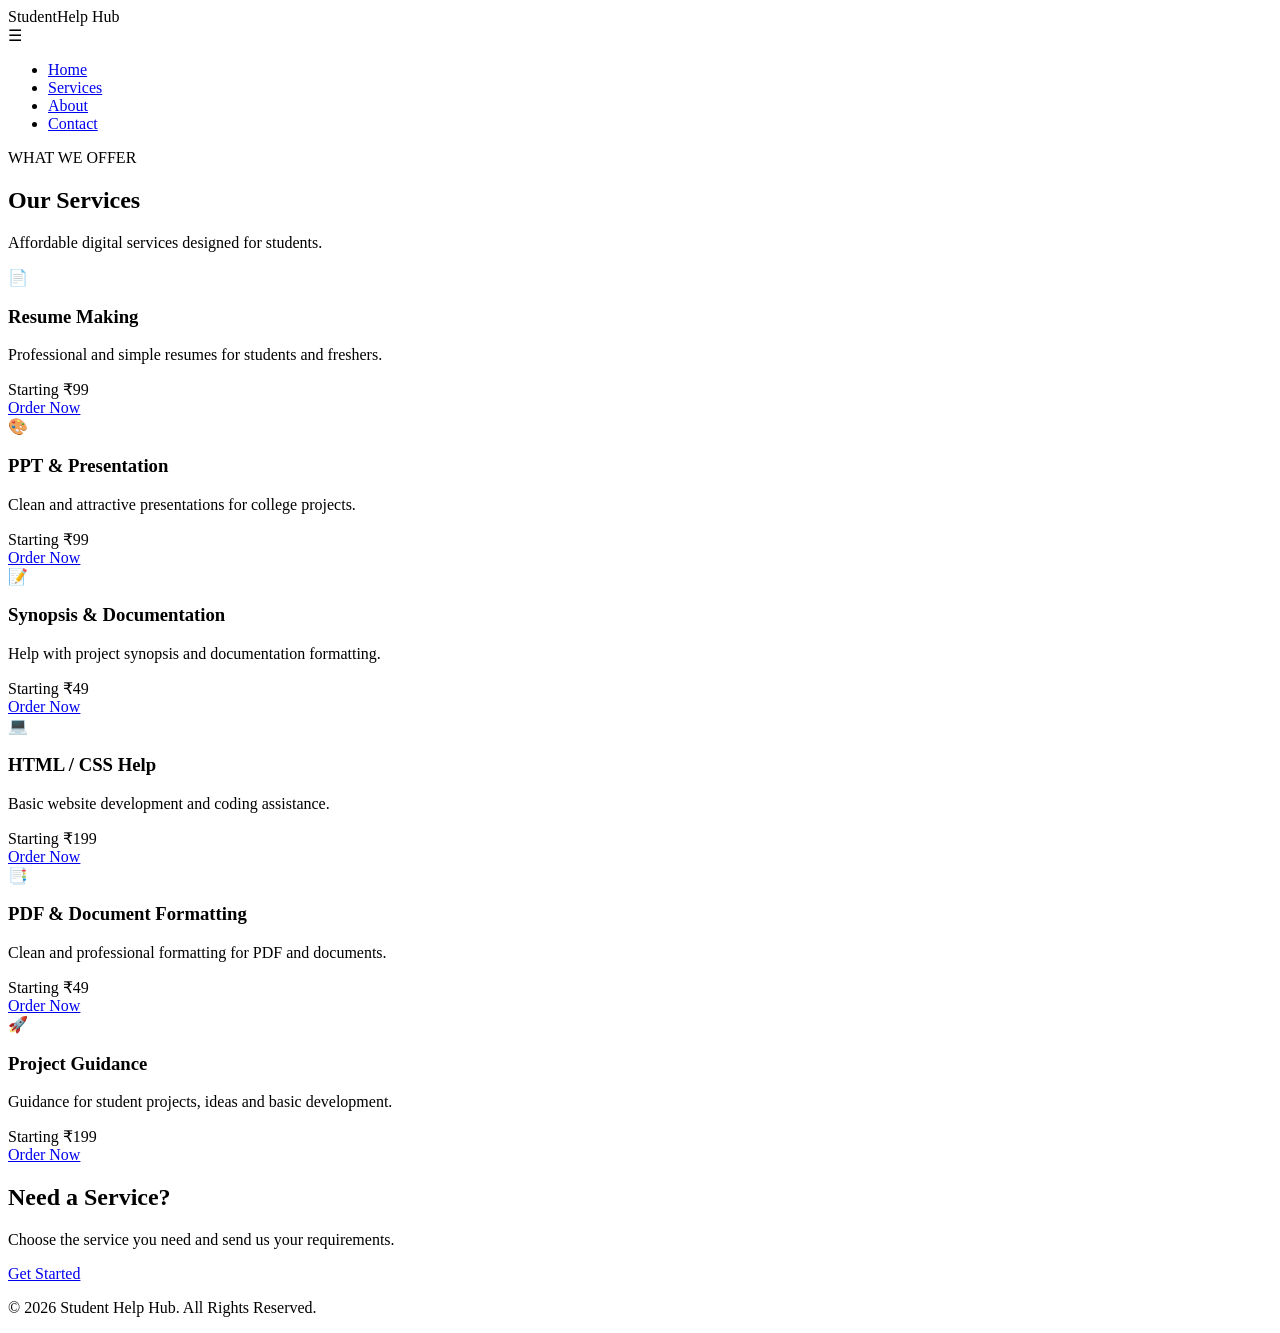
==== services.html @ b85f5184 "Add files via upload" ====
<!DOCTYPE html>
<html lang="en">
<head>
    <meta charset="UTF-8">
    <meta name="viewport" content="width=device-width, initial-scale=1.0">
    <title>Services - Student Help Hub</title>
    <link rel="stylesheet" href="css/style.css">
</head>
<body>

<nav class="navbar">

    <div class="logo">Student<span>Help</span> Hub</div>

    <div class="menu-toggle" onclick="toggleMenu()">☰</div>

    <ul class="nav-links">
        <li><a href="index.html">Home</a></li>
        <li><a href="services.html">Services</a></li>
        <li><a href="about.html">About</a></li>
        <li><a href="contact.html">Contact</a></li>
    </ul>

</nav>

<section class="page-header">

    <div class="small-title">WHAT WE OFFER</div>

    <h1>Our Services</h1>

    <p>Affordable digital services designed for students.</p>

</section>

<section class="services-page-section">

    <div class="services-container services-six">

        <div class="service-card">
            <div class="icon">📄</div>
            <h3>Resume Making</h3>
            <p>Professional and simple resumes for students and freshers.</p>
            <div class="price">Starting ₹99</div>
            <a href="contact.html" class="btn btn-primary">Order Now</a>
        </div>

        <div class="service-card">
            <div class="icon">🎨</div>
            <h3>PPT & Presentation</h3>
            <p>Clean and attractive presentations for college projects.</p>
            <div class="price">Starting ₹99</div>
            <a href="contact.html" class="btn btn-primary">Order Now</a>
        </div>

        <div class="service-card">
            <div class="icon">📝</div>
            <h3>Synopsis & Documentation</h3>
            <p>Help with project synopsis and documentation formatting.</p>
            <div class="price">Starting ₹49</div>
            <a href="contact.html" class="btn btn-primary">Order Now</a>
        </div>

        <div class="service-card">
            <div class="icon">💻</div>
            <h3>HTML / CSS Help</h3>
            <p>Basic website development and coding assistance.</p>
            <div class="price">Starting ₹199</div>
            <a href="contact.html" class="btn btn-primary">Order Now</a>
        </div>

        <div class="service-card">
            <div class="icon">📑</div>
            <h3>PDF & Document Formatting</h3>
            <p>Clean and professional formatting for PDF and documents.</p>
            <div class="price">Starting ₹49</div>
            <a href="contact.html" class="btn btn-primary">Order Now</a>
        </div>

        <div class="service-card">
            <div class="icon">🚀</div>
            <h3>Project Guidance</h3>
            <p>Guidance for student projects, ideas and basic development.</p>
            <div class="price">Starting ₹199</div>
            <a href="contact.html" class="btn btn-primary">Order Now</a>
        </div>

    </div>

</section>

<section class="cta-section">

    <div class="cta-content">

        <h2>Need a Service?</h2>

        <p>
            Choose the service you need and send us your requirements.
        </p>

        <a href="contact.html" class="btn btn-primary">Get Started</a>

    </div>

</section>

<footer>
    <p>© 2026 <span>Student Help Hub</span>. All Rights Reserved.</p>
</footer>

<script src="js/script.js"></script>

</body>
</html>
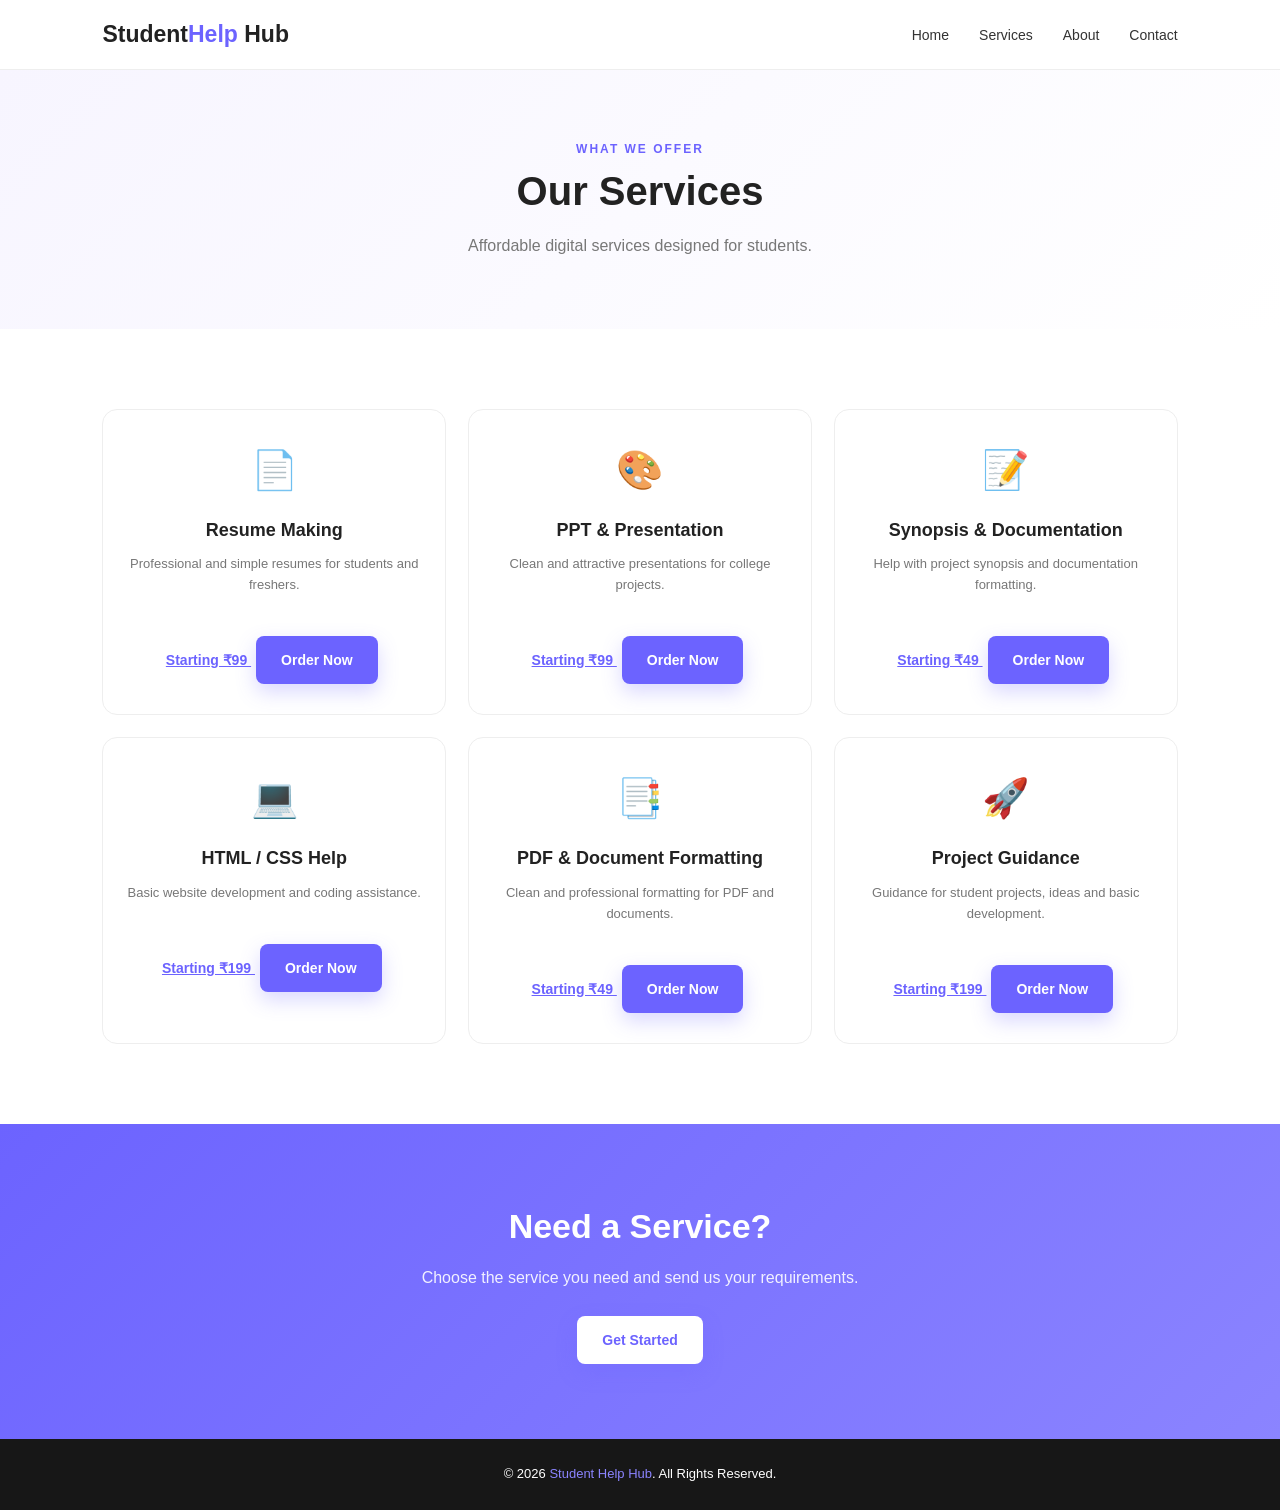
==== commit e32fa379: "Refactor services.html for improved structure" ====
--- a/services.html
+++ b/services.html
@@ -1,16 +1,23 @@
 <!DOCTYPE html>
 <html lang="en">
+
 <head>
     <meta charset="UTF-8">
     <meta name="viewport" content="width=device-width, initial-scale=1.0">
+
     <title>Services - Student Help Hub</title>
+
     <link rel="stylesheet" href="css/style.css">
 </head>
+
 <body>
 
+<!-- NAVBAR -->
 <nav class="navbar">
 
-    <div class="logo">Student<span>Help</span> Hub</div>
+    <div class="logo">
+        Student<span>Help</span> Hub
+    </div>
 
     <div class="menu-toggle" onclick="toggleMenu()">☰</div>
 
@@ -23,72 +30,167 @@
 
 </nav>
 
+
+<!-- PAGE HEADER -->
 <section class="page-header">
 
-    <div class="small-title">WHAT WE OFFER</div>
+    <div class="small-title">
+        WHAT WE OFFER
+    </div>
 
     <h1>Our Services</h1>
 
-    <p>Affordable digital services designed for students.</p>
+    <p>
+        Affordable digital services designed for students.
+    </p>
 
 </section>
 
+
+<!-- SERVICES -->
 <section class="services-page-section">
 
     <div class="services-container services-six">
 
-        <div class="service-card">
+
+        <!-- SERVICE 1 -->
+        <div class="service-card">
+
             <div class="icon">📄</div>
+
             <h3>Resume Making</h3>
-            <p>Professional and simple resumes for students and freshers.</p>
-            <div class="price">Starting ₹99</div>
-            <a href="contact.html" class="btn btn-primary">Order Now</a>
-        </div>
-
-        <div class="service-card">
+
+            <p>
+                Professional and simple resumes for students and freshers.
+            </p>
+
+            <a href="contact.html" class="price price-click">
+                Starting ₹99
+            </a>
+
+            <a href="contact.html" class="btn btn-primary order-btn">
+                Order Now
+            </a>
+
+        </div>
+
+
+        <!-- SERVICE 2 -->
+        <div class="service-card">
+
             <div class="icon">🎨</div>
+
             <h3>PPT & Presentation</h3>
-            <p>Clean and attractive presentations for college projects.</p>
-            <div class="price">Starting ₹99</div>
-            <a href="contact.html" class="btn btn-primary">Order Now</a>
-        </div>
-
-        <div class="service-card">
+
+            <p>
+                Clean and attractive presentations for college projects.
+            </p>
+
+            <a href="contact.html" class="price price-click">
+                Starting ₹99
+            </a>
+
+            <a href="contact.html" class="btn btn-primary order-btn">
+                Order Now
+            </a>
+
+        </div>
+
+
+        <!-- SERVICE 3 -->
+        <div class="service-card">
+
             <div class="icon">📝</div>
+
             <h3>Synopsis & Documentation</h3>
-            <p>Help with project synopsis and documentation formatting.</p>
-            <div class="price">Starting ₹49</div>
-            <a href="contact.html" class="btn btn-primary">Order Now</a>
-        </div>
-
-        <div class="service-card">
+
+            <p>
+                Help with project synopsis and documentation formatting.
+            </p>
+
+            <a href="contact.html" class="price price-click">
+                Starting ₹49
+            </a>
+
+            <a href="contact.html" class="btn btn-primary order-btn">
+                Order Now
+            </a>
+
+        </div>
+
+
+        <!-- SERVICE 4 -->
+        <div class="service-card">
+
             <div class="icon">💻</div>
+
             <h3>HTML / CSS Help</h3>
-            <p>Basic website development and coding assistance.</p>
-            <div class="price">Starting ₹199</div>
-            <a href="contact.html" class="btn btn-primary">Order Now</a>
-        </div>
-
-        <div class="service-card">
+
+            <p>
+                Basic website development and coding assistance.
+            </p>
+
+            <a href="contact.html" class="price price-click">
+                Starting ₹199
+            </a>
+
+            <a href="contact.html" class="btn btn-primary order-btn">
+                Order Now
+            </a>
+
+        </div>
+
+
+        <!-- SERVICE 5 -->
+        <div class="service-card">
+
             <div class="icon">📑</div>
+
             <h3>PDF & Document Formatting</h3>
-            <p>Clean and professional formatting for PDF and documents.</p>
-            <div class="price">Starting ₹49</div>
-            <a href="contact.html" class="btn btn-primary">Order Now</a>
-        </div>
-
-        <div class="service-card">
+
+            <p>
+                Clean and professional formatting for PDF and documents.
+            </p>
+
+            <a href="contact.html" class="price price-click">
+                Starting ₹49
+            </a>
+
+            <a href="contact.html" class="btn btn-primary order-btn">
+                Order Now
+            </a>
+
+        </div>
+
+
+        <!-- SERVICE 6 -->
+        <div class="service-card">
+
             <div class="icon">🚀</div>
+
             <h3>Project Guidance</h3>
-            <p>Guidance for student projects, ideas and basic development.</p>
-            <div class="price">Starting ₹199</div>
-            <a href="contact.html" class="btn btn-primary">Order Now</a>
-        </div>
+
+            <p>
+                Guidance for student projects, ideas and basic development.
+            </p>
+
+            <a href="contact.html" class="price price-click">
+                Starting ₹199
+            </a>
+
+            <a href="contact.html" class="btn btn-primary order-btn">
+                Order Now
+            </a>
+
+        </div>
+
 
     </div>
 
 </section>
 
+
+<!-- CTA -->
 <section class="cta-section">
 
     <div class="cta-content">
@@ -99,17 +201,26 @@
             Choose the service you need and send us your requirements.
         </p>
 
-        <a href="contact.html" class="btn btn-primary">Get Started</a>
+        <a href="contact.html" class="btn btn-primary">
+            Get Started
+        </a>
 
     </div>
 
 </section>
 
+
+<!-- FOOTER -->
 <footer>
-    <p>© 2026 <span>Student Help Hub</span>. All Rights Reserved.</p>
+
+    <p>
+        © 2026 <span>Student Help Hub</span>. All Rights Reserved.
+    </p>
+
 </footer>
 
+
 <script src="js/script.js"></script>
 
 </body>
-</html>+</html>
--- a/css/style.css
+++ b/css/style.css
@@ -0,0 +1,619 @@
+* {
+    margin: 0;
+    padding: 0;
+    box-sizing: border-box;
+}
+
+html {
+    scroll-behavior: smooth;
+}
+
+body {
+    font-family: Arial, sans-serif;
+    color: #222;
+    background: #fff;
+    line-height: 1.6;
+}
+
+/* NAVBAR */
+
+.navbar {
+    height: 70px;
+    display: flex;
+    align-items: center;
+    justify-content: space-between;
+    padding: 0 8%;
+    background: #fff;
+    border-bottom: 1px solid #eee;
+    position: sticky;
+    top: 0;
+    z-index: 1000;
+}
+
+.logo {
+    font-size: 23px;
+    font-weight: bold;
+    color: #222;
+}
+
+.logo span {
+    color: #6c63ff;
+}
+
+.nav-links {
+    display: flex;
+    gap: 30px;
+    list-style: none;
+}
+
+.nav-links a {
+    text-decoration: none;
+    color: #333;
+    font-size: 14px;
+    font-weight: 500;
+    transition: .3s;
+}
+
+.nav-links a:hover {
+    color: #6c63ff;
+}
+
+.menu-toggle {
+    display: none;
+    font-size: 28px;
+    cursor: pointer;
+    color: #6c63ff;
+}
+
+/* HERO */
+
+.hero {
+    min-height: 520px;
+    display: flex;
+    align-items: center;
+    justify-content: center;
+    text-align: center;
+    padding: 70px 20px;
+    background: linear-gradient(135deg, #f7f5ff, #fff);
+}
+
+.hero-content {
+    max-width: 850px;
+}
+
+.small-title {
+    color: #6c63ff;
+    font-size: 12px;
+    font-weight: bold;
+    letter-spacing: 2px;
+}
+
+.hero h1 {
+    font-size: 52px;
+    line-height: 1.15;
+    margin: 18px 0;
+    color: #171717;
+}
+
+.hero h1 span {
+    color: #6c63ff;
+}
+
+.hero p {
+    max-width: 650px;
+    margin: auto;
+    color: #666;
+    font-size: 15px;
+}
+
+/* BUTTONS */
+
+.btn {
+    display: inline-block;
+    padding: 13px 25px;
+    border-radius: 8px;
+    text-decoration: none;
+    font-size: 14px;
+    font-weight: bold;
+    margin: 25px 5px 0;
+    transition: .3s;
+}
+
+.btn-primary {
+    background: #6c63ff;
+    color: #fff;
+    box-shadow: 0 8px 20px rgba(108, 99, 255, .25);
+}
+
+.btn-primary:hover {
+    transform: translateY(-3px);
+}
+
+.btn-outline {
+    border: 1.5px solid #6c63ff;
+    color: #6c63ff;
+    background: #fff;
+}
+
+.btn-outline:hover {
+    background: #6c63ff;
+    color: #fff;
+}
+
+/* SECTIONS */
+
+section {
+    padding: 80px 8%;
+}
+
+.section-title {
+    text-align: center;
+    margin-bottom: 45px;
+}
+
+.section-title h2 {
+    font-size: 32px;
+    margin-top: 8px;
+}
+
+/* SERVICES */
+
+.services-container {
+    display: grid;
+    grid-template-columns: repeat(4, 1fr);
+    gap: 22px;
+    max-width: 1100px;
+    margin: auto;
+}
+
+.services-six {
+    grid-template-columns: repeat(3, 1fr);
+    max-width: 1100px;
+}
+
+.service-card {
+    background: #fff;
+    border: 1px solid #eee;
+    border-radius: 15px;
+    padding: 30px 20px;
+    text-align: center;
+    transition: .3s;
+}
+
+.service-card:hover {
+    transform: translateY(-8px);
+    box-shadow: 0 15px 35px rgba(0, 0, 0, .08);
+    border-color: #d8d4ff;
+}
+
+.service-card .icon {
+    font-size: 38px;
+    margin-bottom: 15px;
+}
+
+.service-card h3 {
+    font-size: 18px;
+    margin-bottom: 10px;
+}
+
+.service-card p {
+    color: #777;
+    font-size: 13px;
+    margin-bottom: 15px;
+}
+
+.price {
+    color: #6c63ff;
+    font-weight: bold;
+    font-size: 14px;
+}
+
+/* HOW IT WORKS */
+
+.how-section {
+    background: #fff;
+}
+
+.steps-container {
+    max-width: 1000px;
+    margin: auto;
+    display: grid;
+    grid-template-columns: repeat(3, 1fr);
+    gap: 25px;
+}
+
+.step-card {
+    text-align: center;
+    padding: 30px 20px;
+    border: 1px solid #eee;
+    border-radius: 15px;
+    transition: .3s;
+}
+
+.step-card:hover {
+    transform: translateY(-6px);
+    box-shadow: 0 12px 30px rgba(0, 0, 0, .07);
+}
+
+.step-number {
+    font-size: 30px;
+    font-weight: bold;
+    color: #6c63ff;
+    margin-bottom: 12px;
+}
+
+.step-card h3 {
+    margin-bottom: 8px;
+}
+
+.step-card p {
+    color: #777;
+    font-size: 14px;
+}
+
+/* WHY SECTION */
+
+.why-section {
+    background: #f7f6ff;
+}
+
+.why-container {
+    display: grid;
+    grid-template-columns: repeat(3, 1fr);
+    gap: 25px;
+    max-width: 950px;
+    margin: auto;
+}
+
+.why-card {
+    background: #fff;
+    padding: 30px 20px;
+    border-radius: 14px;
+    text-align: center;
+    transition: .3s;
+}
+
+.why-card:hover {
+    transform: translateY(-5px);
+    box-shadow: 0 10px 25px rgba(0, 0, 0, .06);
+}
+
+.why-card .icon {
+    font-size: 35px;
+}
+
+.why-card h3 {
+    margin: 10px 0;
+    font-size: 18px;
+}
+
+.why-card p {
+    color: #777;
+    font-size: 13px;
+}
+
+/* CTA */
+
+.cta-section {
+    background: linear-gradient(135deg, #6c63ff, #8b84ff);
+    text-align: center;
+    padding: 75px 20px;
+}
+
+.cta-content {
+    max-width: 700px;
+    margin: auto;
+}
+
+.cta-content h2 {
+    color: #fff;
+    font-size: 34px;
+    margin-bottom: 12px;
+}
+
+.cta-content p {
+    color: #fff;
+    opacity: .9;
+}
+
+.cta-section .btn {
+    background: #fff;
+    color: #6c63ff;
+}
+
+.cta-section .btn:hover {
+    transform: translateY(-3px);
+}
+
+/* PAGE HEADER */
+
+.page-header {
+    background: linear-gradient(135deg, #f7f5ff, #fff);
+    text-align: center;
+    padding: 70px 20px;
+}
+
+.page-header h1 {
+    font-size: 40px;
+    margin-bottom: 10px;
+}
+
+.page-header p {
+    color: #777;
+}
+
+/* ABOUT */
+
+.about-content {
+    max-width: 850px;
+    margin: auto;
+    text-align: center;
+}
+
+.about-text h2 {
+    font-size: 32px;
+    margin: 12px 0 20px;
+}
+
+.about-text p {
+    color: #666;
+    font-size: 15px;
+    margin-bottom: 12px;
+}
+
+/* MISSION */
+
+.mission-section {
+    background: linear-gradient(135deg, #f7f5ff, #fff);
+    text-align: center;
+}
+
+.mission-content {
+    max-width: 700px;
+    margin: auto;
+}
+
+.mission-content h2 {
+    font-size: 32px;
+    margin: 12px 0;
+}
+
+.mission-content p {
+    color: #666;
+    max-width: 600px;
+    margin: auto;
+}
+
+/* CONTACT */
+
+.contact-section {
+    background: #fff;
+}
+
+.contact-options {
+    max-width: 850px;
+    margin: auto;
+    display: grid;
+    grid-template-columns: repeat(2, 1fr);
+    gap: 25px;
+}
+
+.contact-card {
+    text-align: center;
+    padding: 35px 25px;
+    border: 1px solid #eee;
+    border-radius: 15px;
+    background: #fff;
+    transition: .3s;
+}
+
+.contact-card:hover {
+    transform: translateY(-7px);
+    box-shadow: 0 15px 35px rgba(0, 0, 0, .08);
+}
+
+.contact-icon {
+    font-size: 42px;
+    margin-bottom: 15px;
+}
+
+.contact-card h3 {
+    font-size: 20px;
+    margin-bottom: 8px;
+}
+
+.contact-card p {
+    color: #777;
+    font-size: 14px;
+    margin-bottom: 5px;
+}
+
+/* ORDER */
+
+.order-section {
+    background: #f7f6ff;
+}
+
+.order-section .section-title p {
+    color: #777;
+    font-size: 14px;
+    margin-top: 10px;
+}
+
+.contact-container {
+    max-width: 700px;
+    margin: auto;
+}
+
+.contact-container form {
+    background: #fff;
+    padding: 35px;
+    border-radius: 18px;
+    box-shadow: 0 12px 35px rgba(0, 0, 0, .07);
+    border: 1px solid #eee;
+}
+
+.contact-container label {
+    display: block;
+    font-size: 14px;
+    font-weight: bold;
+    margin-top: 5px;
+    margin-bottom: 5px;
+}
+
+.contact-container input,
+.contact-container select,
+.contact-container textarea {
+    width: 100%;
+    padding: 13px;
+    margin-bottom: 18px;
+    border: 1px solid #ddd;
+    border-radius: 8px;
+    font-family: Arial, sans-serif;
+    outline: none;
+}
+
+.contact-container input:focus,
+.contact-container select:focus,
+.contact-container textarea:focus {
+    border-color: #6c63ff;
+}
+
+.contact-container textarea {
+    min-height: 130px;
+    resize: vertical;
+}
+
+.contact-container button {
+    width: 100%;
+    padding: 14px;
+    border: none;
+    border-radius: 8px;
+    background: #6c63ff;
+    color: #fff;
+    font-size: 14px;
+    font-weight: bold;
+    cursor: pointer;
+    transition: .3s;
+}
+
+.contact-container button:hover {
+    background: #554cff;
+    transform: translateY(-2px);
+}
+
+/* FOOTER */
+
+footer {
+    background: #171717;
+    color: #fff;
+    text-align: center;
+    padding: 25px 10px;
+    font-size: 13px;
+}
+
+footer span {
+    color: #8b84ff;
+}
+
+/* TABLET */
+
+@media (max-width: 900px) {
+
+    .services-container {
+        grid-template-columns: repeat(2, 1fr);
+    }
+
+    .services-six {
+        grid-template-columns: repeat(2, 1fr);
+    }
+
+    .hero h1 {
+        font-size: 42px;
+    }
+}
+
+/* MOBILE */
+
+@media (max-width: 600px) {
+
+    .navbar {
+        padding: 0 5%;
+        position: sticky;
+    }
+
+    .menu-toggle {
+        display: block;
+    }
+
+    .nav-links {
+        display: none;
+        position: absolute;
+        top: 70px;
+        left: 0;
+        width: 100%;
+        background: #fff;
+        flex-direction: column;
+        gap: 0;
+        padding: 10px 0;
+        box-shadow: 0 8px 20px rgba(0, 0, 0, .08);
+    }
+
+    .nav-links.active {
+        display: flex;
+    }
+
+    .nav-links li {
+        text-align: center;
+        padding: 12px;
+    }
+
+    .nav-links a {
+        font-size: 14px;
+    }
+
+    .hero {
+        min-height: 450px;
+        padding: 60px 20px;
+    }
+
+    .hero h1 {
+        font-size: 34px;
+    }
+
+    section {
+        padding: 60px 5%;
+    }
+
+    .services-container,
+    .services-six,
+    .why-container,
+    .steps-container {
+        grid-template-columns: 1fr;
+    }
+
+    .section-title h2 {
+        font-size: 27px;
+    }
+
+    .cta-content h2 {
+        font-size: 27px;
+    }
+
+    .about-text h2,
+    .mission-content h2 {
+        font-size: 27px;
+    }
+
+    .contact-options {
+        grid-template-columns: 1fr;
+    }
+
+    .contact-container form {
+        padding: 25px 20px;
+    }
+
+    .page-header h1 {
+        font-size: 32px;
+    }
+}
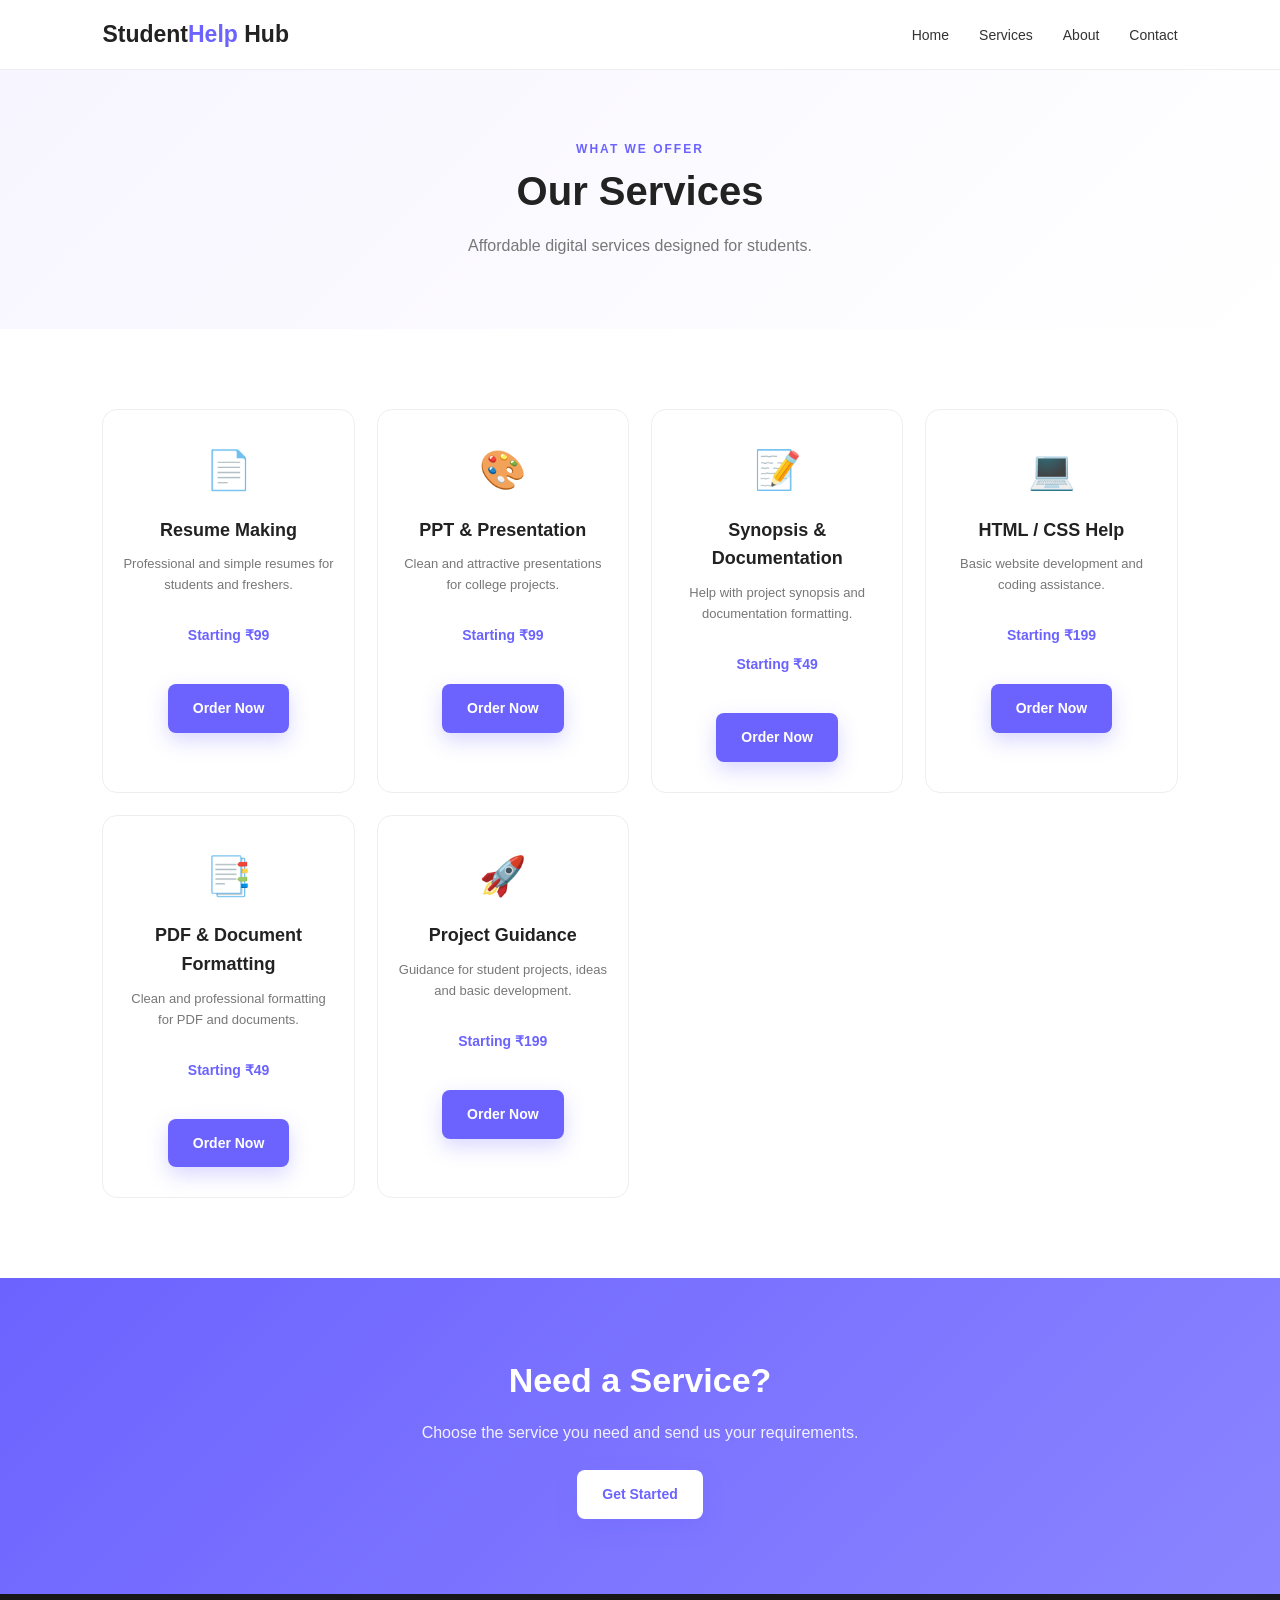
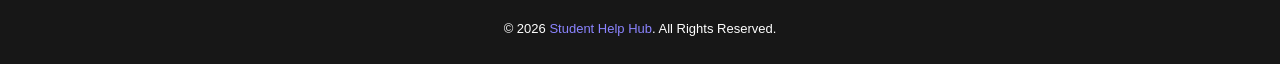
==== commit 5928455f: "Update services.html" ====
--- a/services.html
+++ b/services.html
@@ -12,7 +12,8 @@
 
 <body>
 
-<!-- NAVBAR -->
+<!-- ================= NAVBAR ================= -->
+
 <nav class="navbar">
 
     <div class="logo">
@@ -22,16 +23,30 @@
     <div class="menu-toggle" onclick="toggleMenu()">☰</div>
 
     <ul class="nav-links">
-        <li><a href="index.html">Home</a></li>
-        <li><a href="services.html">Services</a></li>
-        <li><a href="about.html">About</a></li>
-        <li><a href="contact.html">Contact</a></li>
+
+        <li>
+            <a href="index.html">Home</a>
+        </li>
+
+        <li>
+            <a href="services.html">Services</a>
+        </li>
+
+        <li>
+            <a href="about.html">About</a>
+        </li>
+
+        <li>
+            <a href="contact.html">Contact</a>
+        </li>
+
     </ul>
 
 </nav>
 
 
-<!-- PAGE HEADER -->
+<!-- ================= PAGE HEADER ================= -->
+
 <section class="page-header">
 
     <div class="small-title">
@@ -47,13 +62,15 @@
 </section>
 
 
-<!-- SERVICES -->
+<!-- ================= SERVICES ================= -->
+
 <section class="services-page-section">
 
     <div class="services-container services-six">
 
 
         <!-- SERVICE 1 -->
+
         <div class="service-card">
 
             <div class="icon">📄</div>
@@ -68,6 +85,8 @@
                 Starting ₹99
             </a>
 
+            <br>
+
             <a href="contact.html" class="btn btn-primary order-btn">
                 Order Now
             </a>
@@ -76,6 +95,7 @@
 
 
         <!-- SERVICE 2 -->
+
         <div class="service-card">
 
             <div class="icon">🎨</div>
@@ -90,6 +110,8 @@
                 Starting ₹99
             </a>
 
+            <br>
+
             <a href="contact.html" class="btn btn-primary order-btn">
                 Order Now
             </a>
@@ -98,6 +120,7 @@
 
 
         <!-- SERVICE 3 -->
+
         <div class="service-card">
 
             <div class="icon">📝</div>
@@ -112,6 +135,8 @@
                 Starting ₹49
             </a>
 
+            <br>
+
             <a href="contact.html" class="btn btn-primary order-btn">
                 Order Now
             </a>
@@ -120,6 +145,7 @@
 
 
         <!-- SERVICE 4 -->
+
         <div class="service-card">
 
             <div class="icon">💻</div>
@@ -134,6 +160,8 @@
                 Starting ₹199
             </a>
 
+            <br>
+
             <a href="contact.html" class="btn btn-primary order-btn">
                 Order Now
             </a>
@@ -142,6 +170,7 @@
 
 
         <!-- SERVICE 5 -->
+
         <div class="service-card">
 
             <div class="icon">📑</div>
@@ -156,6 +185,8 @@
                 Starting ₹49
             </a>
 
+            <br>
+
             <a href="contact.html" class="btn btn-primary order-btn">
                 Order Now
             </a>
@@ -164,6 +195,7 @@
 
 
         <!-- SERVICE 6 -->
+
         <div class="service-card">
 
             <div class="icon">🚀</div>
@@ -178,6 +210,8 @@
                 Starting ₹199
             </a>
 
+            <br>
+
             <a href="contact.html" class="btn btn-primary order-btn">
                 Order Now
             </a>
@@ -190,7 +224,8 @@
 </section>
 
 
-<!-- CTA -->
+<!-- ================= CTA ================= -->
+
 <section class="cta-section">
 
     <div class="cta-content">
@@ -210,7 +245,8 @@
 </section>
 
 
-<!-- FOOTER -->
+<!-- ================= FOOTER ================= -->
+
 <footer>
 
     <p>
@@ -220,7 +256,10 @@
 </footer>
 
 
+<!-- ================= JAVASCRIPT ================= -->
+
 <script src="js/script.js"></script>
 
 </body>
+
 </html>
--- a/css/style.css
+++ b/css/style.css
@@ -1,3 +1,7 @@
+/* ============================= */
+/* RESET */
+/* ============================= */
+
 * {
     margin: 0;
     padding: 0;
@@ -15,7 +19,10 @@
     line-height: 1.6;
 }
 
+
+/* ============================= */
 /* NAVBAR */
+/* ============================= */
 
 .navbar {
     height: 70px;
@@ -58,6 +65,11 @@
     color: #6c63ff;
 }
 
+
+/* ============================= */
+/* MOBILE MENU BUTTON */
+/* ============================= */
+
 .menu-toggle {
     display: none;
     font-size: 28px;
@@ -65,7 +77,22 @@
     color: #6c63ff;
 }
 
-/* HERO */
+
+/* ============================= */
+/* COMMON SMALL TITLE */
+/* ============================= */
+
+.small-title {
+    color: #6c63ff;
+    font-size: 12px;
+    font-weight: bold;
+    letter-spacing: 2px;
+}
+
+
+/* ============================= */
+/* HERO SECTION */
+/* ============================= */
 
 .hero {
     min-height: 520px;
@@ -81,13 +108,6 @@
     max-width: 850px;
 }
 
-.small-title {
-    color: #6c63ff;
-    font-size: 12px;
-    font-weight: bold;
-    letter-spacing: 2px;
-}
-
 .hero h1 {
     font-size: 52px;
     line-height: 1.15;
@@ -106,7 +126,10 @@
     font-size: 15px;
 }
 
+
+/* ============================= */
 /* BUTTONS */
+/* ============================= */
 
 .btn {
     display: inline-block;
@@ -117,6 +140,7 @@
     font-weight: bold;
     margin: 25px 5px 0;
     transition: .3s;
+    cursor: pointer;
 }
 
 .btn-primary {
@@ -140,7 +164,10 @@
     color: #fff;
 }
 
-/* SECTIONS */
+
+/* ============================= */
+/* COMMON SECTION */
+/* ============================= */
 
 section {
     padding: 80px 8%;
@@ -156,7 +183,10 @@
     margin-top: 8px;
 }
 
-/* SERVICES */
+
+/* ============================= */
+/* SERVICES SECTION */
+/* ============================= */
 
 .services-container {
     display: grid;
@@ -166,11 +196,6 @@
     margin: auto;
 }
 
-.services-six {
-    grid-template-columns: repeat(3, 1fr);
-    max-width: 1100px;
-}
-
 .service-card {
     background: #fff;
     border: 1px solid #eee;
@@ -202,13 +227,57 @@
     margin-bottom: 15px;
 }
 
+
+/* ============================= */
+/* CLICKABLE PRICE */
+/* ============================= */
+
 .price {
+    display: inline-block;
     color: #6c63ff;
     font-weight: bold;
     font-size: 14px;
-}
-
+    text-decoration: none;
+    cursor: pointer;
+    padding: 8px 12px;
+    margin: 5px 0;
+    border-radius: 6px;
+    transition: .3s;
+    position: relative;
+    z-index: 5;
+}
+
+.price:hover {
+    background: #f1efff;
+    color: #554cff;
+    text-decoration: underline;
+}
+
+.price:active {
+    transform: scale(0.97);
+}
+
+.price-click {
+    cursor: pointer;
+    position: relative;
+    z-index: 5;
+}
+
+
+/* ============================= */
+/* ORDER BUTTON */
+/* ============================= */
+
+.order-btn {
+    display: inline-block;
+    position: relative;
+    z-index: 5;
+}
+
+
+/* ============================= */
 /* HOW IT WORKS */
+/* ============================= */
 
 .how-section {
     background: #fff;
@@ -251,7 +320,10 @@
     font-size: 14px;
 }
 
+
+/* ============================= */
 /* WHY SECTION */
+/* ============================= */
 
 .why-section {
     background: #f7f6ff;
@@ -292,7 +364,10 @@
     font-size: 13px;
 }
 
-/* CTA */
+
+/* ============================= */
+/* CTA SECTION */
+/* ============================= */
 
 .cta-section {
     background: linear-gradient(135deg, #6c63ff, #8b84ff);
@@ -325,7 +400,10 @@
     transform: translateY(-3px);
 }
 
+
+/* ============================= */
 /* PAGE HEADER */
+/* ============================= */
 
 .page-header {
     background: linear-gradient(135deg, #f7f5ff, #fff);
@@ -342,7 +420,10 @@
     color: #777;
 }
 
-/* ABOUT */
+
+/* ============================= */
+/* ABOUT PAGE */
+/* ============================= */
 
 .about-content {
     max-width: 850px;
@@ -361,7 +442,10 @@
     margin-bottom: 12px;
 }
 
-/* MISSION */
+
+/* ============================= */
+/* MISSION SECTION */
+/* ============================= */
 
 .mission-section {
     background: linear-gradient(135deg, #f7f5ff, #fff);
@@ -384,7 +468,10 @@
     margin: auto;
 }
 
-/* CONTACT */
+
+/* ============================= */
+/* CONTACT SECTION */
+/* ============================= */
 
 .contact-section {
     background: #fff;
@@ -428,7 +515,10 @@
     margin-bottom: 5px;
 }
 
-/* ORDER */
+
+/* ============================= */
+/* ORDER SECTION */
+/* ============================= */
 
 .order-section {
     background: #f7f6ff;
@@ -444,6 +534,11 @@
     max-width: 700px;
     margin: auto;
 }
+
+
+/* ============================= */
+/* FORM */
+/* ============================= */
 
 .contact-container form {
     background: #fff;
@@ -502,7 +597,65 @@
     transform: translateY(-2px);
 }
 
+
+/* ============================= */
+/* TESTIMONIAL SECTION */
+/* ============================= */
+
+.testimonial-section {
+    background: #ffffff;
+}
+
+.testimonial-container {
+    max-width: 1100px;
+    margin: auto;
+    display: grid;
+    grid-template-columns: repeat(3, 1fr);
+    gap: 25px;
+}
+
+.testimonial-card {
+    background: #fff;
+    border: 1px solid #eee;
+    border-radius: 15px;
+    padding: 30px 25px;
+    text-align: center;
+    transition: .3s;
+}
+
+.testimonial-card:hover {
+    transform: translateY(-7px);
+    box-shadow: 0 15px 35px rgba(0, 0, 0, .08);
+}
+
+.testimonial-card .stars {
+    color: #6c63ff;
+    font-size: 20px;
+    letter-spacing: 3px;
+    margin-bottom: 15px;
+}
+
+.testimonial-card p {
+    color: #666;
+    font-size: 14px;
+    line-height: 1.7;
+    margin-bottom: 18px;
+}
+
+.testimonial-card h3 {
+    font-size: 17px;
+    margin-bottom: 3px;
+}
+
+.testimonial-card span {
+    color: #888;
+    font-size: 12px;
+}
+
+
+/* ============================= */
 /* FOOTER */
+/* ============================= */
 
 footer {
     background: #171717;
@@ -516,7 +669,38 @@
     color: #8b84ff;
 }
 
-/* TABLET */
+
+/* ============================= */
+/* WHATSAPP FLOATING BUTTON */
+/* ============================= */
+
+.whatsapp-float {
+    position: fixed;
+    right: 25px;
+    bottom: 25px;
+    width: 58px;
+    height: 58px;
+    border-radius: 50%;
+    background: #25D366;
+    color: #fff;
+    display: flex;
+    align-items: center;
+    justify-content: center;
+    text-decoration: none;
+    font-size: 28px;
+    box-shadow: 0 6px 18px rgba(0, 0, 0, .2);
+    z-index: 9999;
+    transition: .3s;
+}
+
+.whatsapp-float:hover {
+    transform: scale(1.1);
+}
+
+
+/* ============================= */
+/* TABLET RESPONSIVE */
+/* ============================= */
 
 @media (max-width: 900px) {
 
@@ -524,23 +708,32 @@
         grid-template-columns: repeat(2, 1fr);
     }
 
-    .services-six {
+    .testimonial-container {
         grid-template-columns: repeat(2, 1fr);
     }
 
     .hero h1 {
         font-size: 42px;
     }
-}
-
-/* MOBILE */
+
+}
+
+
+/* ============================= */
+/* MOBILE RESPONSIVE */
+/* ============================= */
 
 @media (max-width: 600px) {
 
     .navbar {
         padding: 0 5%;
-        position: sticky;
-    }
+    }
+
+    .logo {
+        font-size: 19px;
+    }
+
+    /* MOBILE HAMBURGER */
 
     .menu-toggle {
         display: block;
@@ -570,7 +763,12 @@
 
     .nav-links a {
         font-size: 14px;
-    }
+        display: block;
+        width: 100%;
+    }
+
+
+    /* MOBILE HERO */
 
     .hero {
         min-height: 450px;
@@ -581,16 +779,59 @@
         font-size: 34px;
     }
 
+    .hero p {
+        font-size: 14px;
+    }
+
+
+    /* MOBILE SECTIONS */
+
     section {
         padding: 60px 5%;
     }
 
+
+    /* MOBILE SERVICES */
+
     .services-container,
-    .services-six,
     .why-container,
-    .steps-container {
+    .steps-container,
+    .testimonial-container {
         grid-template-columns: 1fr;
     }
+
+
+    /* MOBILE SERVICE CARD */
+
+    .service-card {
+        padding: 28px 20px;
+    }
+
+    .service-card h3 {
+        font-size: 18px;
+    }
+
+    .service-card p {
+        font-size: 13px;
+    }
+
+    .price {
+        display: inline-block;
+        padding: 10px 14px;
+        margin: 5px 0 8px;
+        font-size: 15px;
+        cursor: pointer;
+        touch-action: manipulation;
+    }
+
+    .order-btn {
+        display: inline-block;
+        margin-top: 8px;
+        touch-action: manipulation;
+    }
+
+
+    /* MOBILE HEADINGS */
 
     .section-title h2 {
         font-size: 27px;
@@ -605,6 +846,13 @@
         font-size: 27px;
     }
 
+    .page-header h1 {
+        font-size: 32px;
+    }
+
+
+    /* MOBILE CONTACT */
+
     .contact-options {
         grid-template-columns: 1fr;
     }
@@ -613,7 +861,15 @@
         padding: 25px 20px;
     }
 
-    .page-header h1 {
-        font-size: 32px;
-    }
-}
+
+    /* MOBILE WHATSAPP */
+
+    .whatsapp-float {
+        width: 52px;
+        height: 52px;
+        right: 18px;
+        bottom: 18px;
+        font-size: 25px;
+    }
+
+}
